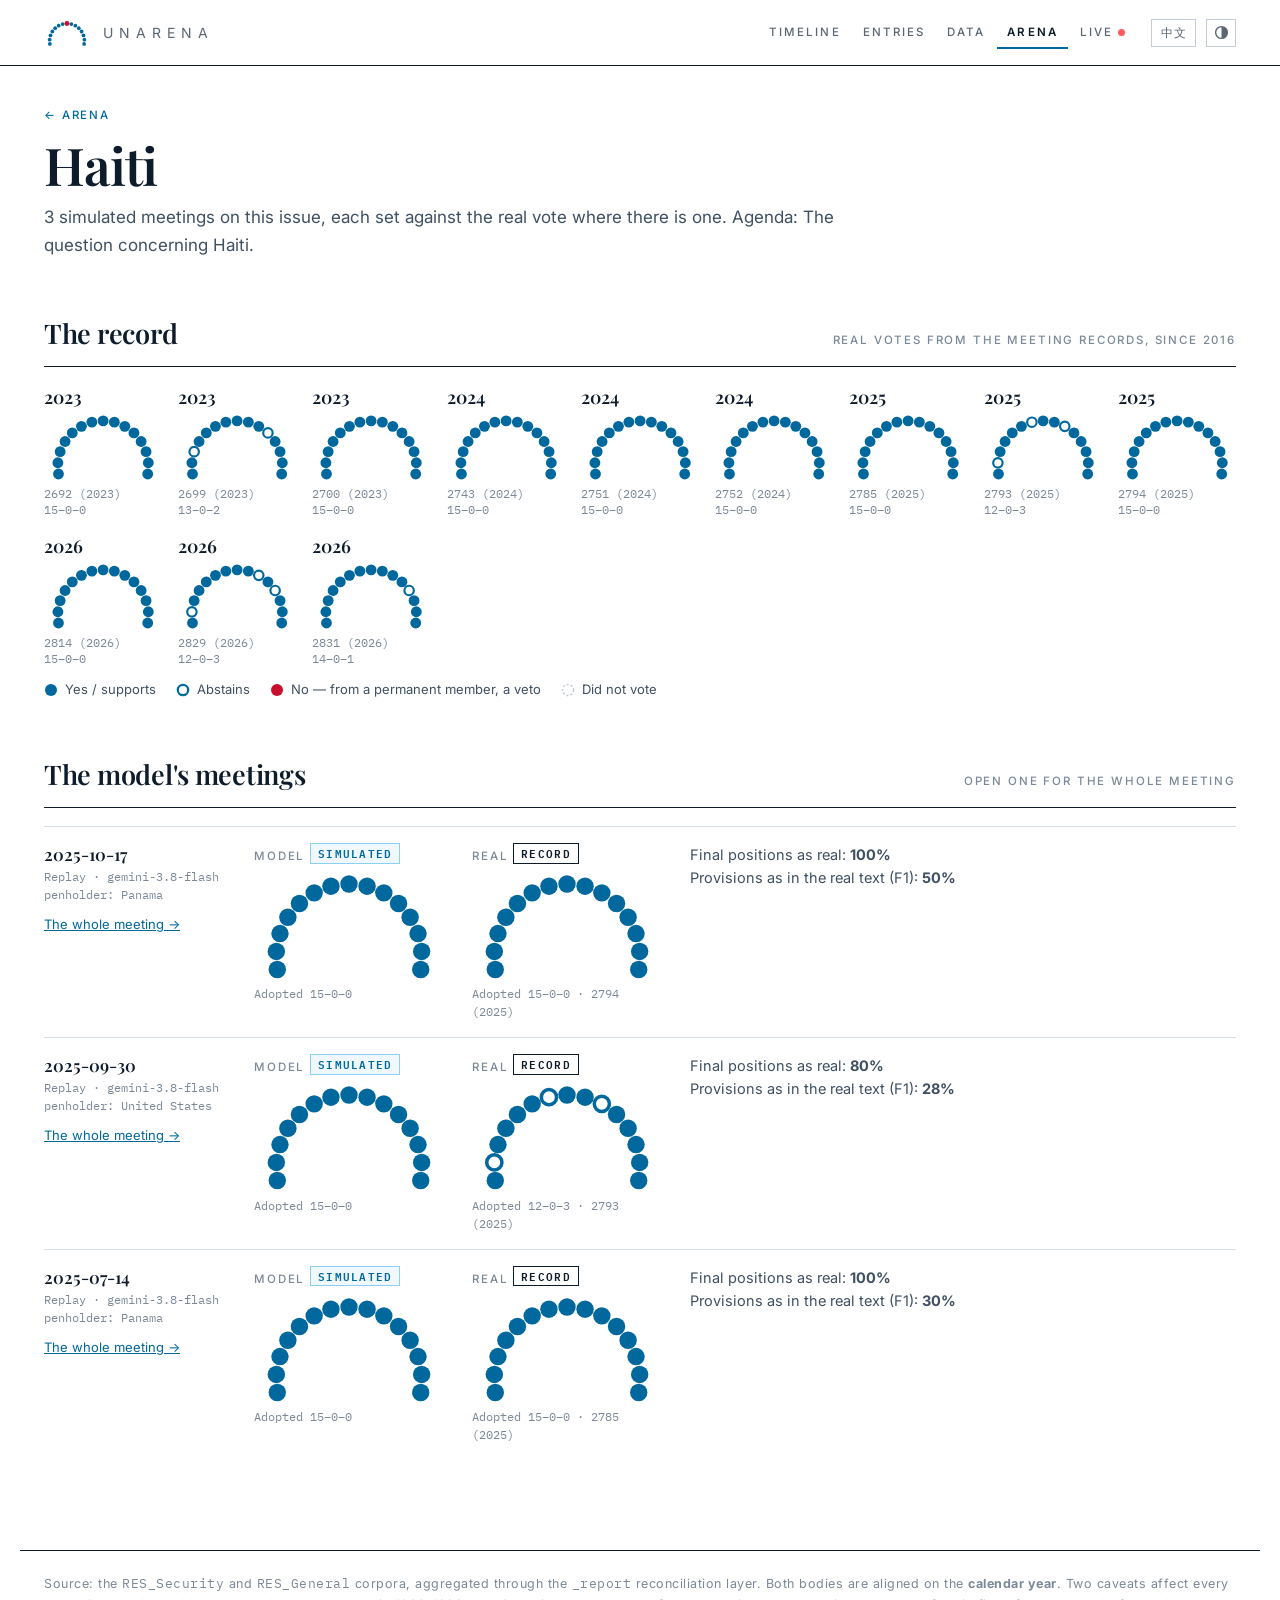
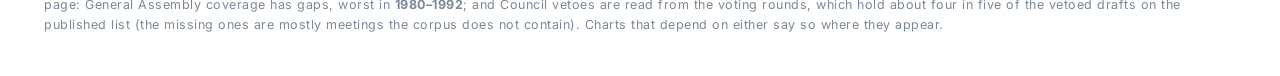
==== arena-issue.html @ ba587c2a "Arena tab: simulated Council meetings by issue, the whole meeting step by step, and where it ended u" ====
<!DOCTYPE html>
<html lang="en">
<head>
<meta charset="utf-8">
<meta name="viewport" content="width=device-width, initial-scale=1">
<title data-zh="议题 · 竞技场 · UNArena Platform">Issue · Arena · UNArena Platform</title>
<script src="assets/boot.js"></script>
<link rel="stylesheet" href="assets/style.css">
</head>
<body>
<main>
  <a class="cap" href="arena.html" style="color:var(--seat);text-decoration:none" data-zh="← 竞技场">← Arena</a>
  <h1 id="title" style="font-size:52px;margin-top:12px"></h1>
  <p class="lede" id="lede" style="font-size:17px;max-width:48em"></p>

  <section class="ar-sec">
    <div class="hd"><h2 data-zh="真实记录">The record</h2><span class="cap" data-zh="会议记录里的真实投票，2016 年起">Real votes from the meeting records, since 2016</span></div>
    <div class="ar-strip" id="strip"></div>
    <div id="legend1"></div>
  </section>

  <section class="ar-sec">
    <div class="hd"><h2 data-zh="模型的会议">The model's meetings</h2><span class="cap" data-zh="点开看全过程">Open one for the whole meeting</span></div>
    <div id="meetings"></div>
  </section>
</main>
<script src="data/arena.js"></script>
<script src="data/zh.js"></script>
<script src="assets/common.js"></script>
<script src="assets/arena.js"></script>
<script>
const slug = new URLSearchParams(location.search).get('i');
const iss = A.issues.find((x) => x.slug === slug) || A.issues[0];
document.getElementById('title').innerHTML = issueName(iss.name);
document.title = `${L(iss.name, ISSUE_ZH[iss.name] || iss.name)} · ${document.title}`;
const ms = A.meetings.filter((m) => m.issue === iss.slug);
document.getElementById('lede').textContent = L(
  `${ms.length} simulated ${ms.length > 1 ? 'meetings' : 'meeting'} on this issue, each set against the real vote where there is one. Agenda: ${iss.agenda}.`,
  `这个议题上有 ${ms.length} 场模拟会议，凡有真实表决的都与之对照。议程：${iss.agenda}。`);

document.getElementById('strip').innerHTML = iss.record.map((r) =>
  `<div><div class="yr">${esc(r.date.slice(0, 4))}</div>${horseshoe(r.members, r.votes)}
    <div class="d"${r.vetoed ? ' style="color:var(--against)"' : ''}>${esc(r.document || '')}<br>${tallyOf(r.votes)}${r.adopted ? '' : ' · ' + outcome(r)}</div></div>`).join('')
  || `<p class="note">${L('No recorded votes since 2016.', '2016 年以来没有记录在案的表决。')}</p>`;
document.getElementById('legend1').innerHTML = legend(false);

document.getElementById('meetings').innerHTML = ms.map((m) => `
  <div class="ar-row">
    <div><div class="who">${esc(m.date)}</div><div class="sub">${modeLabel(m)} · ${esc(m.model)}<br>${L('penholder', '执笔国')}: ${short(m.penholder)}</div>
      <a href="${meetingHref(m)}" style="display:inline-block;margin-top:10px;font-size:13px">${L('The whole meeting →', '会议全过程 →')}</a></div>
    <div style="display:flex;gap:28px;flex-wrap:wrap;align-items:flex-start">
      <div style="width:190px"><div class="cap">${L('Model', '模型')} ${SIM}</div>${horseshoe(m.members, m.sim.votes)}
        <div class="sub">${outcome(m.sim)} ${tallyOf(m.sim.votes)}</div></div>
      <div style="width:190px"><div class="cap">${L('Real', '现实')} ${REC}</div>${m.real ? horseshoe(m.members, m.real.votes)
        + `<div class="sub">${outcome(m.real)} ${tallyOf(m.real.votes)} · ${esc(m.real.document || '')}${m.real.provisional ? ' · ' + L('provisional', '临时') : ''}</div>`
        : `<div class="sub" style="margin-top:12px">${L('Not yet held', '尚未举行')}</div>`}</div>
      <div style="flex:1 1 200px;font-size:14.5px;line-height:1.6;color:var(--text-secondary)">
        ${m.positions_same == null ? '' : `<div>${L('Final positions as real', '最终立场一致')}: <b>${pc(m.positions_same)}</b></div>`}
        ${m.provision_f1 == null ? '' : `<div>${L('Provisions as in the real text', '条款与真实文本一致')} (F1): <b>${pc(m.provision_f1)}</b></div>`}
      </div>
    </div>
  </div>`).join('');
</script>
</body>
</html>
---- assets/style.css ----
/* UN Arena — shared styling.
   The palette is the United Nations' own: UN blue (#009EDB) and its deep
   companion (#00689D) carry the identity — header, accents, the sequential
   ramp — and the remaining series hues are taken from the SDG colour set,
   toned so marks clear 3:1 on the surface they sit on. The light theme uses a
   deeper step of UN blue for series 1 (#0077B8) because the pure brand blue
   is only 3:1 on white and series 1 also colours link and control text.
   Dark values are a selected set stepped for the dark surface, not an
   automatic inversion.

   Typography and surfaces follow the editorial direction chosen 2026-10-29:
   serif display type (Fraunces; Noto Serif SC for Chinese), a pale UN-blue
   page, white panels, deep-blue rules instead of rounded shadows, and red
   kept for the one thing it means — a vote against or a veto. */
@import url('https://fonts.googleapis.com/css2?family=Playfair+Display:ital,wght@0,400..800;1,400..700&family=Inter:wght@400;500;600;700&family=IBM+Plex+Mono:wght@400;500;600&family=Noto+Serif+SC:wght@500;700&display=swap');

:root {
  color-scheme: light;
  --un-blue: #009edb;
  --un-deep: #00689d;
  /* where a headline's gradient ends: deep blue on light, pale blue on dark */
  --hero-end: #00689d;

  --surface-1: #ffffff;
  --plane: #f2f7fb;
  --text-primary: #0d1b2a;
  --text-secondary: #3f5063;
  --text-muted: #7b8898;
  --grid: #e1e7ee;
  --axis: #bdc8d4;
  --border: rgba(0, 80, 130, 0.16);
  /* rules: the strong one under headings and on top of panels, the soft one between items */
  --rule: #00689d;
  --rule-soft: #c9dcea;
  --against: #c8102e;

  --series-1: #0077b8;
  --series-2: #e06a1f;
  --series-3: #2f8a3e;
  --series-4: #d99a00;
  --series-5: #c42a6b;

  --seq-100: #d3edfa;
  --seq-250: #8ad0f1;
  --seq-400: #009edb;
  --seq-550: #00689d;
  --seq-700: #0b3a5e;

  --good: #3f7e44;
  --warning: #f2b400;
  --serious: #e06a1f;
  --critical: #d9283d;

  /* the header bar: deep UN blue with a stripe of the brand blue under it */
  --hdr-bg: #00689d;
  --hdr-stripe: #009edb;
  --hdr-fg: #ffffff;
  --hdr-fg-2: rgba(255, 255, 255, 0.80);
  --hdr-hover: rgba(255, 255, 255, 0.13);
  --hdr-on-bg: #ffffff;
  --hdr-on-fg: #00689d;
  --hdr-ctl: rgba(255, 255, 255, 0.10);
  --hdr-ctl-line: rgba(255, 255, 255, 0.26);

  --font: system-ui, -apple-system, "Segoe UI", "PingFang SC", "Hiragino Sans GB",
          "Microsoft YaHei", "Noto Sans CJK SC", sans-serif;
  --serif: Fraunces, "Noto Serif SC", "Source Han Serif SC", "Songti SC", Georgia, serif;
  --maxw: 1240px;
}

@media (prefers-color-scheme: dark) {
  :root:where(:not([data-theme="light"])) {
    color-scheme: dark;
    --hero-end: #8ad0f1;
    --surface-1: #0d1d2c;
    --plane: #07131e;
    --rule: #2baeea;
    --rule-soft: #1f3a52;
    --against: #ff6b7f;
    --text-primary: #eef4f9;
    --text-secondary: #b2c1d0;
    --text-muted: #7d8fa1;
    --grid: #1c2e3f;
    --axis: #2e465c;
    --border: rgba(255, 255, 255, 0.10);
    --series-1: #2baeea;
    --series-2: #f08a45;
    --series-3: #4fb25a;
    --series-4: #f0ba1e;
    --series-5: #e04e8c;
    --good: #5dbb63;
    --critical: #ed4a5c;
    --hdr-bg: #0a2236;
    --hdr-stripe: #009edb;
    --hdr-fg-2: rgba(255, 255, 255, 0.74);
    --hdr-hover: rgba(255, 255, 255, 0.09);
    --hdr-on-bg: #009edb;
    --hdr-on-fg: #ffffff;
    --hdr-ctl: rgba(255, 255, 255, 0.06);
    --hdr-ctl-line: rgba(255, 255, 255, 0.16);
  }
}

:root[data-theme="dark"] {
  color-scheme: dark;
  --hero-end: #8ad0f1;
  --surface-1: #0d1d2c;
  --plane: #07131e;
  --rule: #2baeea;
  --rule-soft: #1f3a52;
  --against: #ff6b7f;
  --text-primary: #eef4f9;
  --text-secondary: #b2c1d0;
  --text-muted: #7d8fa1;
  --grid: #1c2e3f;
  --axis: #2e465c;
  --border: rgba(255, 255, 255, 0.10);
  --series-1: #2baeea;
  --series-2: #f08a45;
  --series-3: #4fb25a;
  --series-4: #f0ba1e;
  --series-5: #e04e8c;
  --good: #5dbb63;
  --critical: #ed4a5c;
  --hdr-bg: #0a2236;
  --hdr-stripe: #009edb;
  --hdr-fg-2: rgba(255, 255, 255, 0.74);
  --hdr-hover: rgba(255, 255, 255, 0.09);
  --hdr-on-bg: #009edb;
  --hdr-on-fg: #ffffff;
  --hdr-ctl: rgba(255, 255, 255, 0.06);
  --hdr-ctl-line: rgba(255, 255, 255, 0.16);
}

/* Bilingual blocks: a page carries both versions of a long passage side by
   side, marked data-l="en" / data-l="zh", and only the active one is shown.
   boot.js sets <html lang> in the <head>, before first paint, so the other
   language never flashes. Short strings are swapped by common.js instead. */
html[lang="en"] [data-l="zh"],
html[lang="zh-CN"] [data-l="en"] { display: none !important; }

/* Chinese reads cramped under the negative tracking the Latin headings use. */
html[lang="zh-CN"] h1, html[lang="zh-CN"] h2, html[lang="zh-CN"] h3 { letter-spacing: 0 !important; }

* { box-sizing: border-box; }

body {
  margin: 0;
  font-family: var(--font);
  background: var(--plane);
  color: var(--text-primary);
  line-height: 1.65;
  -webkit-font-smoothing: antialiased;
}

/* ====================================================== background ======
   One fixed backdrop on every page: soft gradient pools, the world's land as
   a dot grid, and a fine weave over both. common.js inserts the element.

   The dots are a *mask* over a gradient, not a coloured image, so they follow
   the theme instead of being baked at one colour — and they are sampled from
   assets/world.json (Natural Earth, public domain), which is why a backdrop
   drawn from the basemap carries none of the attribution burden a photograph
   behind the text would. Built by build_bg.py.
   ======================================================================== */
.sitebg { position: fixed; inset: 0; z-index: 0; pointer-events: none; overflow: hidden; }
.sitebg .mesh {
  position: absolute; inset: -12%;
  background:
    radial-gradient(56% 42% at 10% 2%,
      color-mix(in srgb, var(--un-blue) 20%, transparent), transparent 70%),
    radial-gradient(50% 38% at 90% 10%,
      color-mix(in srgb, var(--seq-250) 22%, transparent), transparent 72%),
    radial-gradient(62% 46% at 46% 102%,
      color-mix(in srgb, var(--un-deep) 12%, transparent), transparent 70%);
}
.sitebg .dots {
  position: absolute; left: 50%; top: 44%; transform: translate(-50%, -50%);
  width: min(1720px, 138vw); aspect-ratio: 1440 / 580;
  background: linear-gradient(112deg, var(--seq-700) 4%, var(--un-blue) 56%, var(--seq-550));
  -webkit-mask: url(worlddots.svg) center / contain no-repeat;
  mask: url(worlddots.svg) center / contain no-repeat;
  /* Low enough that body text stays the strongest thing on the page: the
     dots run right behind the ledes, not only behind headlines. */
  opacity: .095;
}
.sitebg .weave {
  position: absolute; inset: 0;
  background-image: repeating-linear-gradient(58deg,
    color-mix(in srgb, var(--text-primary) 2.5%, transparent) 0 1px, transparent 1px 4px);
}
/* On the dark surface the same values read much stronger, so the layers come
   down rather than being inverted. */
:root[data-theme="dark"] .sitebg .dots { opacity: .16; }
:root[data-theme="dark"] .sitebg .mesh { opacity: .75; }
@media (prefers-color-scheme: dark) {
  :root:where(:not([data-theme="light"])) .sitebg .dots { opacity: .16; }
  :root:where(:not([data-theme="light"])) .sitebg .mesh { opacity: .75; }
}

/* Content sits above the backdrop: the fixed layer paints after the body
   background, so without this it would cover the page. */
main, footer.site { position: relative; z-index: 1; }

/* ---------------------------------------------------------------- nav --- */
/* A solid bar in deep UN blue with a stripe of the brand blue under it — the
   one place the site wears the colour at full strength. */
header.site {
  position: sticky;
  top: 0;
  z-index: 50;
  background: var(--hdr-bg);
  color: var(--hdr-fg);
  box-shadow: inset 0 -3px 0 var(--hdr-stripe), 0 4px 18px rgba(0, 40, 70, .10);
}
.nav {
  max-width: var(--maxw);
  margin: 0 auto;
  padding: 0 24px 3px;
  height: 61px;
  display: flex;
  align-items: center;
  gap: 2px;
}
.brand {
  display: inline-flex;
  align-items: center;
  gap: 10px;
  font-weight: 650;
  font-size: 15px;
  letter-spacing: .01em;
  margin-right: 18px;
  white-space: nowrap;
  color: var(--hdr-fg);
  text-decoration: none;
}
.brand svg { width: 28px; height: 28px; flex: none; }
.brand span { color: var(--hdr-fg-2); font-weight: 400; }
.nav a.tab {
  padding: 7px 12px;
  border-radius: 7px;
  text-decoration: none;
  color: var(--hdr-fg-2);
  font-size: 14px;
  white-space: nowrap;
  transition: background .15s, color .15s;
}
.nav a.tab:hover { background: var(--hdr-hover); color: var(--hdr-fg); }
.nav a.tab[aria-current="page"] {
  background: var(--hdr-on-bg);
  color: var(--hdr-on-fg);
  font-weight: 600;
}
.nav .tabs { display: flex; align-items: center; gap: 2px; min-width: 0; margin-right: 14px; }
.nav .spacer { flex: 1; min-width: 12px; }

/* ---------------------------------------------------------------- icons --- */
/* Inline icons (bar, sub-nav, badges) and the masked ::before icons that
   decorate() in common.js puts on headings, tile labels and callouts. */
svg.ic { width: 15px; height: 15px; flex: none; }
.nav a.tab { display: inline-flex; align-items: center; gap: 7px; position: relative; }
.nav a.tab svg.ic { opacity: .85; }
.nav a.tab[aria-current="page"] svg.ic { opacity: 1; }
.livedot {
  width: 7px; height: 7px; border-radius: 50%; background: #ff5a5f; margin-left: -2px;
  box-shadow: 0 0 0 0 rgba(255, 90, 95, .7); animation: livepulse 2s infinite;
}
@keyframes livepulse {
  0% { box-shadow: 0 0 0 0 rgba(255, 90, 95, .65); }
  70% { box-shadow: 0 0 0 7px rgba(255, 90, 95, 0); }
  100% { box-shadow: 0 0 0 0 rgba(255, 90, 95, 0); }
}
@media (prefers-reduced-motion: reduce) { .livedot { animation: none; } }
[data-ic]::before {
  content: ''; display: inline-block; flex: none;
  width: 1em; height: 1em; margin-right: .45em; vertical-align: -.13em;
  background: currentColor;
  -webkit-mask: var(--ic) center / contain no-repeat; mask: var(--ic) center / contain no-repeat;
}
h2[data-ic]::before { width: .95em; height: .95em; background: var(--series-1); }
.tile .k[data-ic]::before { width: 13px; height: 13px; margin-right: 6px; vertical-align: -2px; background: var(--series-1); opacity: .85; }
.callout[data-ic] { position: relative; padding-left: 42px; }
.callout[data-ic]::before {
  position: absolute; left: 15px; top: 14px; width: 17px; height: 17px; margin: 0; background: var(--warning);
}
.callout.critical[data-ic]::before { background: var(--critical); }
.badge svg.ic { width: 12px; height: 12px; margin-left: -2px; }
.subnav a { display: inline-flex; align-items: center; gap: 7px; }
.subnav a svg.ic { width: 14px; height: 14px; opacity: .8; }

/* Pages of one tab group (see NAV in common.js): a segmented row above the title. */
.subnav { display: flex; width: max-content; margin-bottom: 18px; }
.subnav a {
  flex: none; padding: 6px 14px; font-size: 13.5px; color: var(--text-secondary);
  background: var(--surface-1); text-decoration: none; white-space: nowrap;
}
.subnav a + a { border-left: 1px solid var(--border); }
.subnav a:hover { color: var(--text-primary); }
.subnav a[aria-current="page"] {
  background: color-mix(in srgb, var(--series-1) 15%, transparent);
  color: var(--series-1); font-weight: 600;
}

/* The two switches on the bar, after the reference site: a small bordered
   link naming the other language, and one square button with a half-filled
   circle that flips light and dark. */
.langlink, .themebtn {
  flex: none; display: inline-flex; align-items: center; justify-content: center;
  height: 28px; border: 1px solid var(--hdr-ctl-line); border-radius: 4px;
  background: transparent; color: var(--hdr-fg-2); text-decoration: none;
  transition: background .15s, color .15s, border-color .15s;
}
.langlink {
  padding: 0 9px; margin-right: 8px;
  font: 500 12px/1 ui-monospace, "SF Mono", Menlo, Consolas, var(--font); letter-spacing: .04em;
}
.themebtn { width: 30px; padding: 0; cursor: pointer; }
.themebtn svg { width: 15px; height: 15px; display: block; }
.langlink:hover, .themebtn:hover {
  color: var(--hdr-fg); background: var(--hdr-hover); border-color: var(--hdr-fg-2);
}
.themebtn:focus-visible, .nav a:focus-visible {
  outline: 2px solid var(--hdr-fg); outline-offset: 1px;
}

button.ghost {
  border: 1px solid var(--border);
  background: var(--surface-1);
  color: var(--text-secondary);
  border-radius: 7px;
  padding: 6px 11px;
  font-size: 13px;
  font-family: var(--font);
  cursor: pointer;
}
button.ghost:hover { color: var(--text-primary); border-color: var(--axis); }

/* --------------------------------------------------------------- page --- */
main { max-width: var(--maxw); margin: 0 auto; padding: 34px 24px 90px; }
h1 { font-size: 30px; line-height: 1.28; margin: 0 0 10px; letter-spacing: -.01em; }
h2 { font-size: 20px; margin: 0 0 6px; letter-spacing: -.005em; }
h3 { font-size: 15px; margin: 0 0 4px; }
p.lede { color: var(--text-secondary); font-size: 15.5px; margin: 0 0 26px; max-width: none; }
p.note { color: var(--text-muted); font-size: 13px; margin: 10px 0 0; max-width: none; }
/* Body text runs the full width of the content column on desktop (the
   column itself is capped by --maxw); paragraphs avoid leaving one or two
   characters alone on the last line. */
p { text-wrap: pretty; }
html[lang="zh-CN"] .hero h1 { max-width: 16em; }

.card {
  background: var(--surface-1);
  border: 1px solid var(--border);
  border-top: 3px solid color-mix(in srgb, var(--un-blue) 70%, var(--surface-1));
  border-radius: 13px;
  padding: 20px 22px;
  margin-bottom: 22px;
}
.card > header { margin-bottom: 14px; }
.card > header p { margin: 0; color: var(--text-secondary); font-size: 13.5px; max-width: none; }

.chart { width: 100%; height: 420px; }
.chart.tall { height: 560px; }
.chart.short { height: 280px; }

/* -------------------------------------------------------------- tiles --- */
.tiles {
  display: grid;
  grid-template-columns: repeat(auto-fit, minmax(178px, 1fr));
  gap: 13px;
  margin-bottom: 22px;
}
.tile {
  background: var(--surface-1);
  border: 1px solid var(--border);
  border-radius: 11px;
  padding: 15px 17px;
}
.tile .k { font-size: 12.5px; color: var(--text-muted); margin-bottom: 5px; }
.tile .v { font-size: 27px; font-weight: 620; letter-spacing: -.02em; line-height: 1.15; }
.tile .s { font-size: 12.5px; color: var(--text-secondary); margin-top: 3px; }

/* ------------------------------------------------------------ controls --- */
.controls {
  display: flex;
  flex-wrap: wrap;
  gap: 9px;
  align-items: center;
  margin-bottom: 16px;
}
.seg { display: inline-flex; border: 1px solid var(--border); border-radius: 8px; overflow: hidden;
  max-width: 100%; min-width: 0; overflow-x: auto; }
.seg button { flex: none; }
.seg button {
  border: 0;
  background: var(--surface-1);
  color: var(--text-secondary);
  padding: 7px 14px;
  font-size: 13.5px;
  font-family: var(--font);
  cursor: pointer;
}
.seg button + button { border-left: 1px solid var(--border); }
.seg button[aria-pressed="true"] {
  background: color-mix(in srgb, var(--series-1) 15%, transparent);
  color: var(--series-1);
  font-weight: 600;
}
.controls label { font-size: 13.5px; color: var(--text-secondary); }
select {
  font-family: var(--font);
  font-size: 13.5px;
  padding: 6px 10px;
  border-radius: 7px;
  border: 1px solid var(--border);
  background: var(--surface-1);
  color: var(--text-primary);
}

/* ------------------------------------------------------------- legend --- */
.legend { display: flex; flex-wrap: wrap; gap: 15px; margin: 2px 0 12px; }
.legend .item { display: inline-flex; align-items: center; gap: 7px; font-size: 13px; color: var(--text-secondary); }
.legend .swatch { width: 11px; height: 11px; border-radius: 3px; flex: none; }
.legend .swatch.hatch {
  background-image: repeating-linear-gradient(45deg, var(--series-2) 0 2px, transparent 2px 4px);
  border: 1px solid var(--series-2);
}

/* -------------------------------------------------------------- table --- */
details.tableview { margin-top: 14px; }
details.tableview summary {
  cursor: pointer;
  font-size: 13.5px;
  color: var(--series-1);
  padding: 5px 0;
}
.tablewrap { max-height: 400px; overflow: auto; margin-top: 10px; border: 1px solid var(--border); border-radius: 9px; }
table { border-collapse: collapse; width: 100%; font-size: 13px; font-variant-numeric: tabular-nums; }
th, td { padding: 6px 11px; text-align: right; border-bottom: 1px solid var(--grid); white-space: nowrap; }
th:first-child, td:first-child { text-align: left; }
thead th {
  position: sticky;
  top: 0;
  background: var(--surface-1);
  color: var(--text-secondary);
  font-weight: 600;
  z-index: 1;
}
tbody tr:hover { background: color-mix(in srgb, var(--series-1) 6%, transparent); }

/* -------------------------------------------------------------- badge --- */
.badge {
  display: inline-flex;
  align-items: center;
  gap: 5px;
  font-size: 12px;
  padding: 2px 8px;
  border-radius: 999px;
  border: 1px solid var(--border);
  color: var(--text-secondary);
  white-space: nowrap;
}
.badge.good { color: var(--good); border-color: color-mix(in srgb, var(--good) 40%, transparent); }
.badge.warning { color: #8a6100; border-color: color-mix(in srgb, var(--warning) 55%, transparent); }
.badge.critical { color: var(--critical); border-color: color-mix(in srgb, var(--critical) 40%, transparent); }
:root[data-theme="dark"] .badge.warning { color: var(--warning); }
@media (prefers-color-scheme: dark) {
  :root:where(:not([data-theme="light"])) .badge.warning { color: var(--warning); }
}

/* ------------------------------------------------------------ callout --- */
.callout {
  border-left: 3px solid var(--warning);
  background: color-mix(in srgb, var(--warning) 8%, var(--surface-1));
  padding: 13px 17px;
  border-radius: 0 9px 9px 0;
  margin: 16px 0;
  font-size: 13.5px;
  color: var(--text-secondary);
}
.callout.critical {
  border-left-color: var(--critical);
  background: color-mix(in srgb, var(--critical) 8%, var(--surface-1));
}
.callout strong { color: var(--text-primary); }

/* min(): a 430px floor would push a phone-width page sideways */
.grid2 { display: grid; grid-template-columns: repeat(auto-fit, minmax(min(430px, 100%), 1fr)); gap: 22px; }
.grid2 > .card { margin-bottom: 0; }

/* ------------------------------------------------------- home hero/cards */
.hero { padding: 18px 0 30px; }
.hero h1 { font-size: 38px; max-width: 22ch; }
.cardlinks { display: grid; grid-template-columns: repeat(auto-fit, minmax(240px, 1fr)); gap: 15px; }
a.cardlink {
  display: block;
  background: var(--surface-1);
  border: 1px solid var(--border);
  border-radius: 12px;
  padding: 19px 20px;
  text-decoration: none;
  color: inherit;
}
a.cardlink:hover { border-color: var(--un-blue); }
a.cardlink .t { font-weight: 620; margin-bottom: 5px; font-size: 15.5px; }
a.cardlink .d { font-size: 13.5px; color: var(--text-secondary); line-height: 1.55; }

footer.site {
  border-top: 3px solid var(--un-blue);
  color: var(--text-muted);
  font-size: 12.5px;
  padding: 22px 24px 40px;
  max-width: var(--maxw);
  margin: 0 auto;
}

/* The credit line under a photograph. CC BY-SA and CC BY both require the
   author and the licence to travel with the image, so no picture is shown
   without one. */
.credit {
  font-size: 10.5px; color: var(--text-muted); padding: 6px 17px 0;
  line-height: 1.45; word-break: break-word;
}
.credit a { color: inherit; }

/* ============================================================== entries */
.entrygrid { display: grid; grid-template-columns: repeat(auto-fill, minmax(258px, 1fr)); gap: 15px; }
a.ecard {
  display: block; text-decoration: none; color: inherit; overflow: hidden;
  background: var(--surface-1); border: 1px solid var(--border); border-radius: 12px;
  transition: border-color .14s, transform .14s;
}
a.ecard:hover { border-color: var(--series-3); transform: translateY(-2px); }
a.ecard .pic { aspect-ratio: 16 / 9; background: var(--grid); position: relative; }
a.ecard .pic img { width: 100%; height: 100%; object-fit: cover; display: block; }
a.ecard .pic svg { width: 100%; height: 100%; display: block; }
a.ecard .pic .n {
  position: absolute; right: 9px; bottom: 9px;
  font-size: 11.5px; padding: 2px 9px; border-radius: 999px;
  background: rgba(0, 0, 0, .62); color: #fff; font-variant-numeric: tabular-nums;
}
a.ecard .body { padding: 13px 15px 15px; }
a.ecard .body .t { font-weight: 620; font-size: 14.5px; margin-bottom: 4px; line-height: 1.35; }
a.ecard .body .d {
  font-size: 12.5px; color: var(--text-secondary); line-height: 1.5;
  display: -webkit-box; -webkit-line-clamp: 3; -webkit-box-orient: vertical; overflow: hidden;
}
a.ecard .body .w { font-size: 11.5px; color: var(--text-muted); margin-top: 8px; }

/* The map's hover card, drawn by hand: ECharts tooltips cannot hold this. */
.maphover { min-width: 214px; }
.maphover .h { font-weight: 640; font-size: 14px; margin-bottom: 6px; }
.maphover .row {
  display: flex; justify-content: space-between; gap: 16px;
  font-size: 12.5px; padding: 2px 0;
}
.maphover .row .lab { color: var(--text-secondary); }
.maphover .row .num { font-variant-numeric: tabular-nums; font-weight: 600; }
.maphover .foot { font-size: 11.5px; color: var(--text-muted); margin-top: 7px; }

/* --------------------------------------------------------- entry page --- */
.ehero { display: grid; grid-template-columns: minmax(0, 1.05fr) minmax(0, 1fr); gap: 26px; align-items: start; }
/* A fixed frame, because the pictures are whatever shape Wikipedia's lead
   image happens to be — a portrait map would otherwise run to 900px tall and
   push the whole page down. */
.ehero .pic {
  border-radius: 13px; overflow: hidden; border: 1px solid var(--border);
  aspect-ratio: 16 / 10; background: var(--grid);
}
.ehero .pic img { width: 100%; height: 100%; object-fit: cover; display: block; }
.ehero .pic svg { width: 100%; height: 100%; display: block; }

.datelines {
  max-height: 620px; overflow: auto; border: 1px solid var(--border);
  border-radius: 10px; background: var(--plane); padding: 4px 0;
}
.dline {
  display: grid; grid-template-columns: 104px 1fr; gap: 14px;
  padding: 8px 16px; border-bottom: 1px solid var(--grid); font-size: 13.5px;
  line-height: 1.62;
}
.dline:last-child { border-bottom: 0; }
.dline .d {
  color: var(--series-1); font-variant-numeric: tabular-nums; font-size: 12.5px;
  padding-top: 2px;
}
.dline .d .p { color: var(--text-muted); font-size: 11px; display: block; }
.dline .t { color: var(--text-secondary); }
.dline.sec {
  grid-template-columns: 1fr; background: var(--surface-1);
  font-size: 12.5px; letter-spacing: .08em; text-transform: uppercase;
  color: var(--text-muted); position: sticky; top: 0; z-index: 1;
}

@media (max-width: 1120px) {
  .brand .full { display: none; }
}

@media (max-width: 900px) {
  .opening h1 { font-size: 33px; }
  .collage { grid-template-columns: repeat(3, 1fr); }
  .ehero { grid-template-columns: 1fr; }
  .vtl::before { left: 9px; }
  .vnode, .vnode.right { width: 100%; margin-left: 0; padding: 0 0 22px 34px; }
  .vnode .dot, .vnode.right .dot { left: 3px; right: auto; }
  .vnode .yr, .vnode.right .yr { position: static; left: auto; right: auto; margin-bottom: 4px; }
}

/* Phones: brand and the two switches on the first row, the tabs on a second
   row that scrolls sideways, so the switches are never pushed off-screen. */
@media (max-width: 720px) {
  .nav { flex-wrap: wrap; height: auto; padding: 8px 16px 3px; row-gap: 4px; }
  .nav .tabs { order: 3; flex: 1 0 100%; overflow-x: auto; scrollbar-width: none; padding-bottom: 6px; margin-right: 0; }
  .nav .tabs::-webkit-scrollbar { display: none; }
  .brand { margin-right: 8px; }
  .brand .full { display: none; }
  h1 { font-size: 25px; }
  .hero h1 { font-size: 29px; }
  .opening .inner { padding: 34px 16px 30px; }
  .bignums { gap: 20px; }
  main { padding: 24px 16px 70px; }
}

/* ============================================================ editorial ===
   The editorial look (2026-10-29), layered over the rules above so each
   component keeps its structure: serif display type, square panels with a
   deep-blue rule on top, underlined tabs, and no decorative backdrop. */
.sitebg { display: none; }
h1, h2, h3, .brand, .tile .v, .card > header h2 {
  font-family: var(--serif); font-optical-sizing: auto;
}
h1 { font-size: 40px; font-weight: 700; line-height: 1.12; letter-spacing: -.02em; }
h2 { font-size: 24px; font-weight: 600; letter-spacing: -.01em; }
h3 { font-weight: 600; }
.brand { font-size: 21px; font-weight: 800; letter-spacing: -.01em; }
.brand span { font-family: var(--font); font-size: 14px; }
header.site { box-shadow: inset 0 -4px 0 var(--hdr-stripe); }
.nav { padding-bottom: 4px; }
.nav a.tab { border-radius: 0; padding: 7px 10px; }
.nav a.tab:hover { background: transparent; color: var(--hdr-fg); }
.nav a.tab[aria-current="page"] {
  background: transparent; color: var(--hdr-fg);
  box-shadow: inset 0 -2px 0 var(--hdr-fg);
}
.langlink, .themebtn { border-radius: 0; }

.card {
  border-radius: 0; border: 1px solid var(--rule-soft); border-top: 3px solid var(--rule);
  box-shadow: none;
}
.tile {
  border-radius: 0; border: 1px solid var(--rule-soft); border-top: 3px solid var(--rule);
}
.tile .v { font-size: 34px; font-weight: 600; letter-spacing: -.015em; }
.seg, .subnav, .tablewrap, select, button.ghost, .datelines { border-radius: 0; }
.subnav { border: 1px solid var(--rule-soft); }
.seg { border-color: var(--rule-soft); }
.seg button[aria-pressed="true"], .subnav a[aria-current="page"] {
  background: var(--surface-1); color: var(--text-primary); box-shadow: inset 0 -3px 0 var(--rule);
}
.badge { border-radius: 2px; }
.callout { border-radius: 0; }
a.cardlink, a.ecard {
  border-radius: 0; border: 1px solid var(--rule-soft); border-top: 3px solid var(--rule);
}
a.cardlink .t, a.ecard .body .t { font-family: var(--serif); font-size: 17px; font-weight: 600; }
a.ecard:hover, a.cardlink:hover { border-color: var(--rule); }
a.ecard .pic .n { border-radius: 0; }
.ehero .pic { border-radius: 0; border-color: var(--rule-soft); }
footer.site { border-top: 3px solid var(--rule); }

/* ============================================================ horseshoe ===
   The look chosen 2026-10-31, layered over the editorial rules above. White
   page, UN deep blue and one red; display type in Playfair Display (a Didone with
   sturdier hairlines than Bodoni, which thinned out to unreadable at headline
   size), labels in tracked capitals,
   document symbols and tallies in IBM Plex Mono, body in Inter. The horseshoe
   of seats (horseshoe() in common.js) is the recurring mark. */
:root {
  --font: Inter, system-ui, -apple-system, "Segoe UI", "PingFang SC", "Hiragino Sans GB",
          "Microsoft YaHei", "Noto Sans CJK SC", sans-serif;
  --serif: "Playfair Display", "Noto Serif SC", "Source Han Serif SC", "Songti SC", Georgia, serif;
  --mono: "IBM Plex Mono", ui-monospace, "SF Mono", Menlo, Consolas, monospace;
  --ink: #0d1b2a;
  --seat: #00689d;
}
:root[data-theme="light"] {
  --plane: #ffffff;
  --surface-1: #ffffff;
  --rule: #0d1b2a;
  --rule-soft: #d6e0e9;
  --hdr-bg: #ffffff;
  --hdr-stripe: #0d1b2a;
  --hdr-fg: #0d1b2a;
  --hdr-fg-2: #5b6672;
  --hdr-hover: transparent;
  --hdr-ctl: transparent;
  --hdr-ctl-line: #c3ccd6;
}
:root[data-theme="dark"] { --ink: #eef4f9; --seat: #2baeea; --hdr-stripe: #2e465c; }

/* the bar: white, one ink rule under it, the wordmark in spaced capitals */
header.site { box-shadow: inset 0 -1px 0 var(--hdr-stripe); }
.nav { height: 66px; padding-bottom: 1px; }
.brand { gap: 13px; font-family: var(--serif); font-size: 20px; font-weight: 700; color: var(--ink);
  letter-spacing: .3em; text-transform: uppercase; }
.brand svg.hs { width: 46px; height: 28px; }
.nav a.tab { font-size: 11.5px; font-weight: 500; letter-spacing: .18em; text-transform: uppercase; }
html[lang="zh-CN"] .nav a.tab { font-size: 14px; letter-spacing: .06em; }
.nav a.tab svg.ic { display: none; }
.nav a.tab[aria-current="page"] { box-shadow: inset 0 -2px 0 var(--seat); font-weight: 600; }
.langlink { font-family: var(--mono); }

/* type */
h1, h2, h3 { font-weight: 600; font-variant-numeric: lining-nums; }
/* Playfair's default figures are old-style; dates and counts read better lining */
html { font-feature-settings: "lnum" 1; }
h1 { font-size: 46px; line-height: 1.05; letter-spacing: -.02em; }
h2 { font-size: 27px; letter-spacing: -.01em; }
html[lang="zh-CN"] h1, html[lang="zh-CN"] h2, html[lang="zh-CN"] h3 { font-weight: 700; }
html[lang="zh-CN"] h1 { font-size: 40px; line-height: 1.2; }
h2[data-ic]::before { display: none; }
.tile .k, .eyebrow, .callout .cap, details.tableview summary { letter-spacing: .14em; text-transform: uppercase; font-size: 11.5px; }
html[lang="zh-CN"] .tile .k { letter-spacing: .04em; font-size: 13px; }
.tile .k[data-ic]::before { display: none; }
.tile .v { font-weight: 600; font-size: 38px; }
code, .mono, td.num, span.num { font-family: var(--mono); }

/* panels: an ink rule on top, hairlines elsewhere */
.card, .tile, a.cardlink, a.ecard { border-top: 2px solid var(--rule); }
.card { border-left: 0; border-right: 0; border-bottom: 1px solid var(--rule-soft); padding-left: 0; padding-right: 0; }
.tile { border-left: 0; border-right: 0; border-bottom: 0; padding-left: 0; }
.tiles { gap: 28px; }
.seg button[aria-pressed="true"], .subnav a[aria-current="page"] { box-shadow: inset 0 -2px 0 var(--seat); }
footer.site { border-top: 1px solid var(--rule); letter-spacing: .04em; }

/* photographs: black and white, for the archive */
a.ecard .pic img, .ehero .pic img, .node img { filter: grayscale(1) contrast(1.06); }

/* the horseshoe */
svg.hs { display: block; width: 100%; height: auto; overflow: visible; }
svg.hs .y { fill: var(--seat); }
svg.hs .a { fill: var(--surface-1); stroke: var(--seat); stroke-width: 2.2; }
svg.hs .n { fill: var(--against); }
svg.hs .x { fill: none; stroke: var(--axis); stroke-width: 1.4; stroke-dasharray: 2 2; }
main a:not([class]) { color: var(--seat); }
svg.hs .w { fill: #8ad0f1; }

/* ================================================================ arena ===
   arena.html, arena-issue.html, arena-meeting.html: simulated Council meetings.
   Model-written text is always marked .tag.sim, the UN's record .tag.rec. */
.tag { display: inline-block; font: 600 10.5px/1.6 var(--mono); letter-spacing: .12em; padding: 1px 7px; vertical-align: 2px; }
.tag.sim { border: 1px solid #8ad0f1; color: var(--seat); background: color-mix(in srgb, #8ad0f1 14%, var(--surface-1)); }
.tag.rec { border: 1px solid var(--ink); color: var(--ink); }
.cap { font: 500 11.5px/1.5 var(--font); letter-spacing: .16em; text-transform: uppercase; color: var(--text-muted); }
html[lang="zh-CN"] .cap { letter-spacing: .06em; font-size: 12.5px; }
.ar-sec { margin-top: 52px; }
.ar-sec > .hd { display: flex; justify-content: space-between; align-items: baseline; gap: 12px; flex-wrap: wrap;
  border-bottom: 1px solid var(--rule); padding-bottom: 10px; margin-bottom: 18px; }
.ar-sec > .hd h2 { margin: 0; }
.ar-grid { display: grid; grid-template-columns: repeat(auto-fill, minmax(240px, 1fr)); gap: 26px; }
.ar-card { display: block; text-decoration: none; color: inherit; border-top: 2px solid var(--rule); padding-top: 12px; }
.ar-card.veto { border-top-color: var(--against); }
.ar-card .t { font: 600 22px/1.2 var(--serif); margin: 6px 0 12px; }
.ar-card .pair { display: grid; grid-template-columns: repeat(2, minmax(0, 1fr)); gap: 10px; font-size: 11.5px; color: var(--text-muted); }
.ar-card .m { font: 400 12.5px/1.5 var(--mono); color: var(--text-secondary); margin-top: 8px; }
.ar-chips { display: flex; gap: 8px; flex-wrap: wrap; margin: 0 0 20px; }
.ar-chips button { min-height: 36px; padding: 0 14px; border: 1px solid var(--rule-soft); background: var(--surface-1);
  color: var(--text-secondary); font: 500 13px var(--font); cursor: pointer; }
.ar-chips button[aria-pressed="true"] { border-color: var(--rule); color: var(--ink); font-weight: 600; }
.ar-charts { display: grid; grid-template-columns: repeat(auto-fit, minmax(min(320px, 100%), 1fr)); gap: 36px; }
.ar-charts figure { margin: 0; }
.ar-charts .ft { font: 600 19px var(--serif); }
.ar-charts .fs { font-size: 13px; color: var(--text-muted); margin: 3px 0 12px; }
.ar-charts svg text { font: 500 12px var(--font); fill: var(--text-secondary); }
.ar-charts svg text.v { font: 500 11px var(--mono); fill: var(--text-muted); }
.ar-charts figcaption { font-size: 13.5px; line-height: 1.55; color: var(--text-secondary); margin-top: 8px; }
.ar-strip { display: grid; grid-template-columns: repeat(auto-fill, minmax(118px, 1fr)); gap: 16px; }
.ar-strip .yr { font: 600 18px var(--serif); }
.ar-strip .d { font: 400 11.5px/1.4 var(--mono); color: var(--text-muted); margin-top: 4px; }
.ar-row { display: grid; grid-template-columns: 190px minmax(0, 1fr); gap: 20px; padding: 16px 0; border-top: 1px solid var(--rule-soft); }
.ar-row .who { font: 600 17px/1.3 var(--serif); }
.ar-row .sub { font: 400 12px/1.5 var(--mono); color: var(--text-muted); margin-top: 3px; }
.ar-row .q { font-size: 15px; line-height: 1.65; color: var(--text-primary); margin: 0; white-space: pre-line; }
.ar-row details summary { cursor: pointer; color: var(--seat); font-size: 13px; margin-top: 6px; }
@media (max-width: 720px) { .ar-row { grid-template-columns: 1fr; gap: 6px; } }
.ar-text { border: 1px solid var(--rule-soft); padding: 18px 22px; font: 400 15.5px/1.75 var(--serif); white-space: pre-line;
  max-height: 520px; overflow: auto; }
.ar-diff del { color: var(--against); text-decoration: line-through; }
.ar-diff ins { color: var(--seat); text-decoration: underline; text-decoration-thickness: 2px; text-underline-offset: 3px; }
.ar-diff .eq { color: var(--text-muted); }
.ar-layout { display: flex; flex-wrap: wrap; gap: 48px; align-items: flex-start; }
.ar-layout > nav { flex: 0 0 200px; position: sticky; top: 90px; display: flex; flex-direction: column; }
.ar-layout > nav a { padding: 8px 0 8px 14px; border-left: 2px solid var(--rule-soft); color: var(--text-secondary);
  text-decoration: none; font-size: 14px; }
.ar-layout > nav a:hover { color: var(--ink); border-left-color: var(--seat); }
.ar-layout > div { flex: 999 1 560px; min-width: 0; }
@media (max-width: 900px) { .ar-layout > nav { display: none; } }
.ar-three { display: grid; grid-template-columns: repeat(auto-fit, minmax(min(240px, 100%), 1fr)); gap: 26px; }
.ar-three ul { margin: 10px 0 0; padding-left: 18px; font-size: 14.5px; line-height: 1.6; }
.ar-three .note { color: var(--text-muted); font-size: 12.5px; }
.ar-legend { display: flex; gap: 20px; flex-wrap: wrap; font-size: 13px; color: var(--text-secondary); margin-top: 12px; }
.ar-legend span { display: inline-flex; align-items: center; gap: 7px; }
.ar-legend svg { width: 14px; height: 14px; }
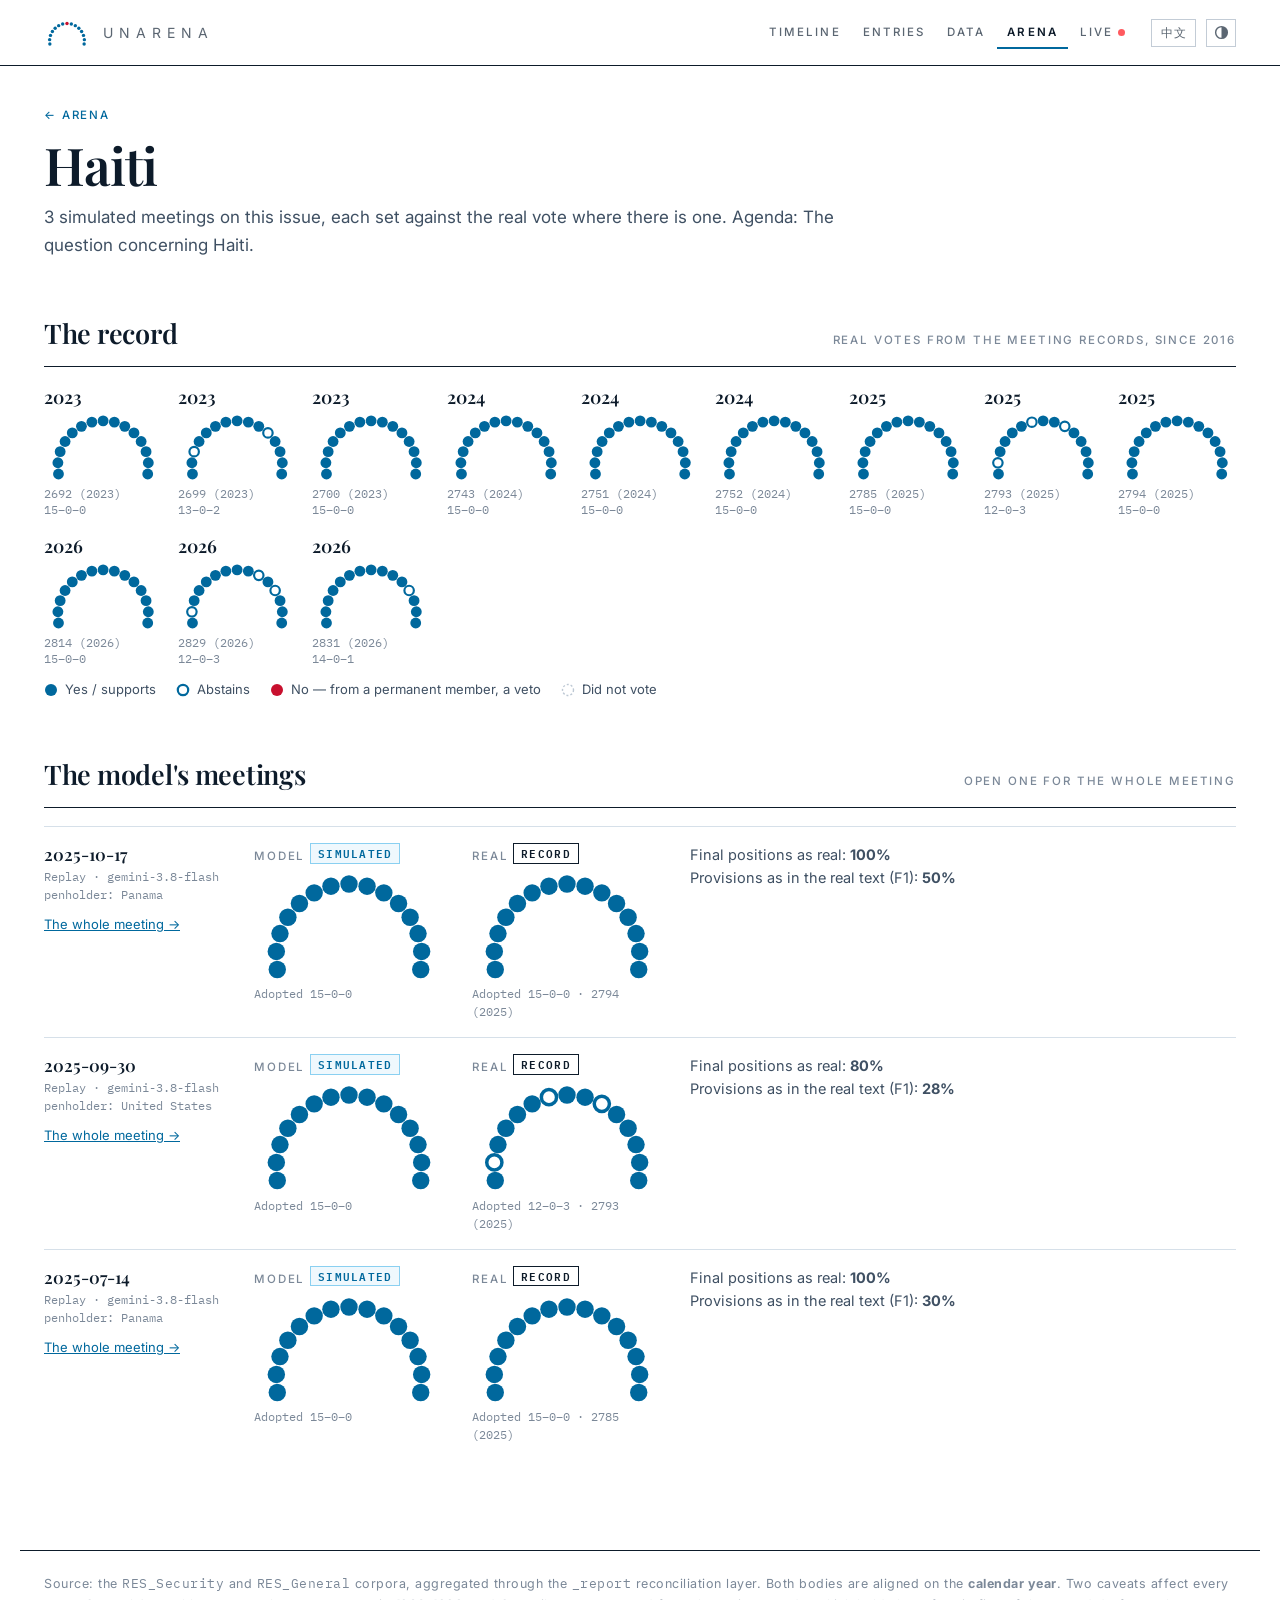
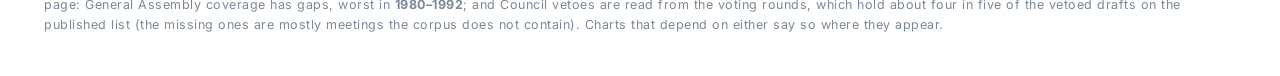
==== commit f45a811b: "favicon: the fifteen-seat horseshoe with the head seat in red (SVG, 32 px PNG, apple-touch-icon) on " ====
--- a/arena-issue.html
+++ b/arena-issue.html
@@ -5,6 +5,9 @@
 <meta name="viewport" content="width=device-width, initial-scale=1">
 <title data-zh="议题 · 竞技场 · UNArena Platform">Issue · Arena · UNArena Platform</title>
 <script src="assets/boot.js"></script>
+<link rel="icon" href="favicon.svg" type="image/svg+xml">
+<link rel="icon" href="favicon-32.png" sizes="32x32">
+<link rel="apple-touch-icon" href="apple-touch-icon.png">
 <link rel="stylesheet" href="assets/style.css">
 </head>
 <body>
--- a/assets/style.css
+++ b/assets/style.css
@@ -705,6 +705,11 @@
 .brand { gap: 13px; font-family: var(--serif); font-size: 20px; font-weight: 700; color: var(--ink);
   letter-spacing: .3em; text-transform: uppercase; }
 .brand svg.hs { width: 46px; height: 28px; }
+.brand svg.hs circle { transform-box: fill-box; transform-origin: center;
+  animation: seat-no 30s calc(var(--i) * 2s - 30s) infinite; }
+@keyframes seat-no { 0%, 5% { fill: var(--against); transform: scale(1.6); }
+  7.5%, 100% { fill: var(--seat); transform: none; } }
+@media (prefers-reduced-motion: reduce) { .brand svg.hs circle { animation: none; } .brand svg.hs .n { transform: scale(1.6); } }
 .nav a.tab { font-size: 11.5px; font-weight: 500; letter-spacing: .18em; text-transform: uppercase; }
 html[lang="zh-CN"] .nav a.tab { font-size: 14px; letter-spacing: .06em; }
 .nav a.tab svg.ic { display: none; }
